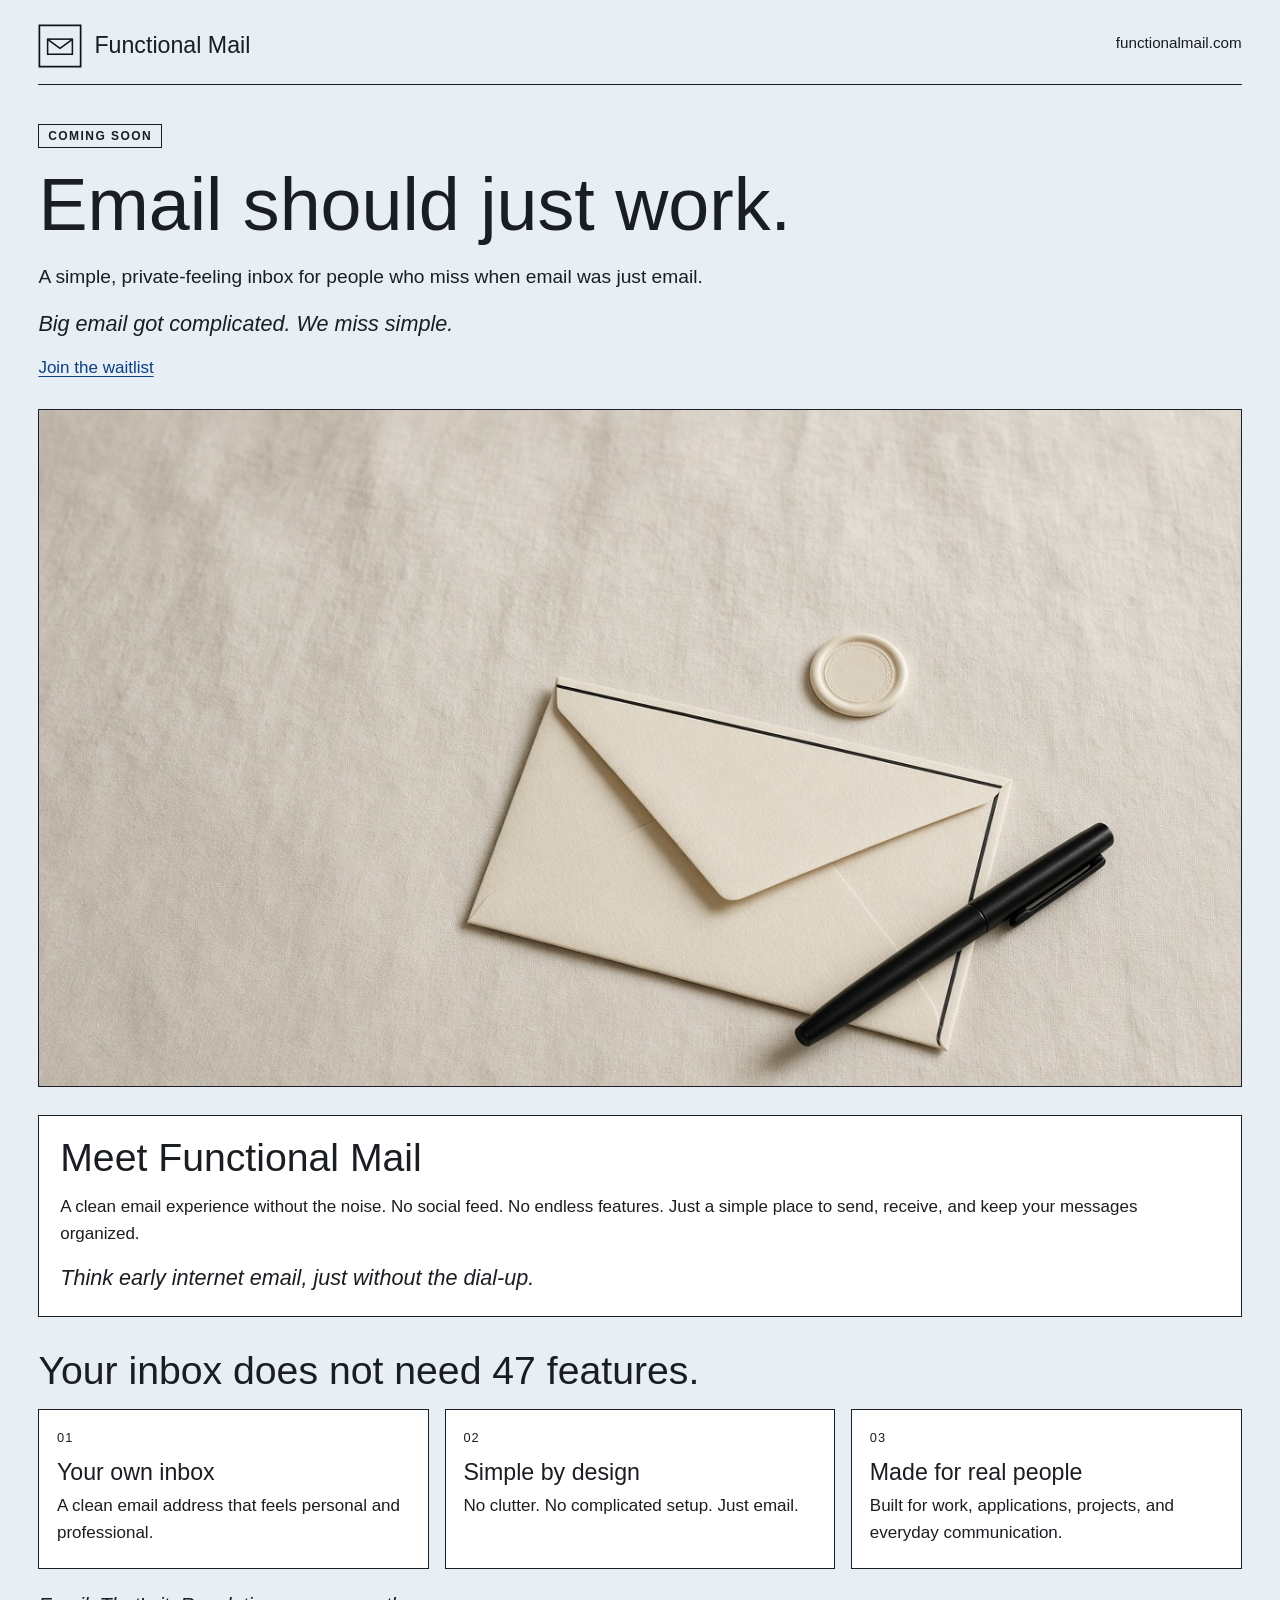
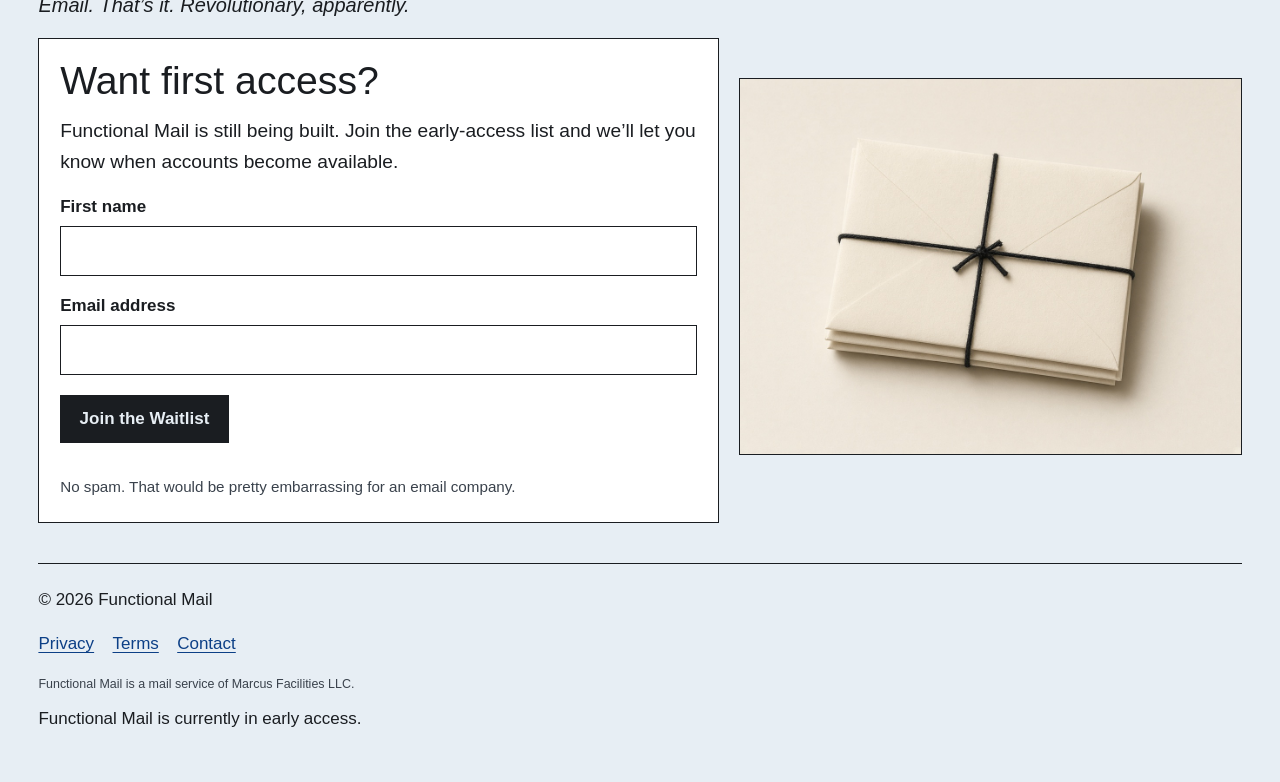
==== index.html @ c46eb961 "Add the Functional Mail landing page." ====
<!DOCTYPE html>
<html lang="en">
<head>
  <meta charset="utf-8">
  <meta name="viewport" content="width=device-width, initial-scale=1">
  <title>Functional Mail | Simple Email, Coming Soon</title>
  <meta name="description" content="Functional Mail is a simple email service built for people who want a clean, straightforward inbox. Join the waitlist for early access.">
  <meta name="color-scheme" content="light">
  <meta name="theme-color" content="#e7eef4">
  <link rel="canonical" href="https://functionalmail.com/">
  <link rel="icon" href="images/logo.svg" type="image/svg+xml">
  <link rel="stylesheet" href="styles.css">
  <meta property="og:title" content="Functional Mail | Simple Email, Coming Soon">
  <meta property="og:description" content="Functional Mail is a simple email service built for people who want a clean, straightforward inbox. Join the waitlist for early access.">
  <meta property="og:type" content="website">
  <meta property="og:url" content="https://functionalmail.com/">
  <meta property="og:site_name" content="Functional Mail">
  <meta property="og:image" content="https://functionalmail.com/images/hero-desk.jpg">
  <meta property="og:image:width" content="1280">
  <meta property="og:image:height" content="720">
  <meta property="og:image:alt" content="A cream envelope and a black pen on a linen desk.">
  <meta name="twitter:card" content="summary_large_image">
  <meta name="twitter:title" content="Functional Mail | Simple Email, Coming Soon">
  <meta name="twitter:description" content="Functional Mail is a simple email service built for people who want a clean, straightforward inbox. Join the waitlist for early access.">
  <meta name="twitter:image" content="https://functionalmail.com/images/hero-desk.jpg">
  <script type="application/ld+json">
  {
    "@context": "https://schema.org",
    "@type": "Organization",
    "name": "Functional Mail",
    "url": "https://functionalmail.com/",
    "email": "admin@functionalmail.com",
    "description": "Functional Mail is a simple email service built for people who want a clean, straightforward inbox. Join the waitlist for early access."
  }
  </script>
</head>
<body>
  <a class="skip-link" href="#content">Skip to content</a>
  <div class="page">
    <header class="letterhead">
      <a class="brand" href="index.html">
        <img src="images/logo.svg" width="64" height="64" alt="">
        <span>Functional Mail</span>
      </a>
      <div class="letterhead-side">
        <p class="domain">functionalmail.com</p>
      </div>
    </header>

    <main id="content">
      <section class="hero">
        <p class="badge">Coming soon</p>
        <h1>Email should just work.</h1>
        <p class="lede">A simple, private-feeling inbox for people who miss when email was just email.</p>
        <p class="quip">Big email got complicated. We miss simple.</p>
        <p><a href="#waitlist">Join the waitlist</a></p>
      </section>

      <figure class="photo">
        <img
          src="images/hero-desk.jpg"
          width="1280"
          height="720"
          alt="A cream envelope and a black pen on a linen desk."
          fetchpriority="high">
      </figure>

      <section class="callout" aria-labelledby="meet-title">
        <h2 id="meet-title">Meet Functional Mail</h2>
        <p>A clean email experience without the noise. No social feed. No endless features. Just a simple place to send, receive, and keep your messages organized.</p>
        <p class="quip">Think early internet email, just without the dial-up.</p>
      </section>

      <section aria-labelledby="features-title">
        <h2 id="features-title" class="section-intro">Your inbox does not need 47 features.</h2>
        <ul class="features">
          <li class="feature">
            <p class="feature-index" aria-hidden="true">01</p>
            <h3>Your own inbox</h3>
            <p>A clean email address that feels personal and professional.</p>
          </li>
          <li class="feature">
            <p class="feature-index" aria-hidden="true">02</p>
            <h3>Simple by design</h3>
            <p>No clutter. No complicated setup. Just email.</p>
          </li>
          <li class="feature">
            <p class="feature-index" aria-hidden="true">03</p>
            <h3>Made for real people</h3>
            <p>Built for work, applications, projects, and everyday communication.</p>
          </li>
        </ul>
        <p class="closer">Email. That’s it. Revolutionary, apparently.</p>
      </section>

      <div class="waitlist-layout">
        <section class="waitlist" id="waitlist" aria-labelledby="waitlist-title">
          <h2 id="waitlist-title">Want first access?</h2>
          <p class="lede">Functional Mail is still being built. Join the early-access list and we’ll let you know when accounts become available.</p>
          <!-- Waitlist: paste your Google Form link at the top of script.js -->
          <form id="waitlist-form" action="#" method="post" novalidate>
            <div class="field">
              <label for="first-name">First name</label>
              <input id="first-name" name="first-name" type="text" autocomplete="given-name" maxlength="80" required aria-describedby="first-name-error">
              <p id="first-name-error" class="field-error" hidden></p>
            </div>
            <div class="field">
              <label for="email">Email address</label>
              <input id="email" name="email" type="email" autocomplete="email" inputmode="email" maxlength="254" required spellcheck="false" aria-describedby="email-error">
              <p id="email-error" class="field-error" hidden></p>
            </div>
            <button type="submit">Join the Waitlist</button>
            <p id="form-status" class="form-status" role="status" aria-atomic="true"></p>
          </form>
          <noscript>
            <p>If the form can’t send, email <a href="mailto:admin@functionalmail.com">admin@functionalmail.com</a> with your first name and we’ll add you.</p>
          </noscript>
          <p class="fine-print">No spam. That would be pretty embarrassing for an email company.</p>
        </section>

        <figure class="photo">
          <img
            src="images/inbox-still.jpg"
            width="1152"
            height="864"
            alt="Three cream envelopes tied with a thin black string."
            loading="lazy">
        </figure>
      </div>
    </main>

    <footer class="site-footer">
      <p>© 2026 Functional Mail</p>
      <nav aria-label="Footer">
        <ul>
          <li><a href="privacy.html">Privacy</a></li>
          <li><a href="terms.html">Terms</a></li>
          <li><a href="mailto:admin@functionalmail.com">Contact<span class="visually-hidden"> by email</span></a></li>
        </ul>
      </nav>
      <p class="legal-note">Functional Mail is a mail service of Marcus Facilities LLC.</p>
      <p>Functional Mail is currently in early access.</p>
    </footer>
  </div>
  <script src="script.js"></script>
</body>
</html>
---- styles.css ----
:root {
  --cream: #e7eef4;
  --paper: #ffffff;
  --ink: #1a1d21;
  --link: #0c3f86;
  --muted: #3a424c;
  --error: #6e1212;
  --serif: "Trebuchet MS", "Segoe UI", sans-serif;
  --sans: Verdana, Geneva, Tahoma, sans-serif;
  --measure: none;
}

*,
*::before,
*::after {
  box-sizing: border-box;
}

html {
  -webkit-text-size-adjust: 100%;
  scroll-behavior: smooth;
}

body {
  margin: 0;
  background: var(--cream);
  color: var(--ink);
  font-family: var(--sans);
  font-size: 1.0625rem;
  line-height: 1.6;
}

img {
  max-width: 100%;
  height: auto;
  border: 0;
}

a {
  color: var(--link);
  text-decoration-thickness: 1px;
  text-underline-offset: 0.18em;
}

a:hover {
  text-decoration-thickness: 2px;
}

:focus {
  outline: none;
}

:focus-visible {
  outline: 3px solid var(--ink);
  outline-offset: 3px;
}

.skip-link {
  position: absolute;
  left: 1rem;
  top: 0;
  transform: translateY(-150%);
  background: var(--ink);
  color: var(--cream);
  padding: 0.65rem 1rem;
  z-index: 10;
  text-decoration: none;
}

.skip-link:focus {
  transform: none;
}

.visually-hidden {
  position: absolute;
  width: 1px;
  height: 1px;
  padding: 0;
  margin: -1px;
  overflow: hidden;
  clip: rect(0, 0, 0, 0);
  white-space: nowrap;
  border: 0;
}

.page {
  width: 100%;
  margin: 0;
  padding: 1.5rem clamp(1.25rem, 3vw, 2.75rem) 0;
}

.letterhead {
  display: flex;
  justify-content: space-between;
  align-items: flex-start;
  gap: 1rem;
  padding-bottom: 1rem;
  margin-bottom: 2.25rem;
  border-bottom: 1px solid var(--ink);
}

.brand {
  display: flex;
  align-items: center;
  gap: 0.75rem;
  color: var(--ink);
  text-decoration: none;
  font-family: var(--serif);
  font-size: 1.45rem;
  line-height: 1.1;
}

.brand img {
  width: 44px;
  height: 44px;
  flex: 0 0 auto;
}

.letterhead-side {
  padding-top: 0.45rem;
  text-align: right;
}

.letterhead-side .domain {
  margin: 0;
  font-size: 0.95rem;
}

.legal-note {
  color: var(--muted);
  font-size: 0.78rem;
  line-height: 1.4;
}

.badge {
  display: inline-block;
  margin: 0 0 1rem;
  padding: 0.28rem 0.55rem 0.22rem;
  border: 1px solid var(--ink);
  font-family: var(--sans);
  font-size: 0.75rem;
  font-weight: 600;
  letter-spacing: 0.12em;
  line-height: 1.2;
  text-transform: uppercase;
}

h1,
h2,
h3 {
  font-family: var(--serif);
  font-weight: 400;
  line-height: 1.12;
}

h1 {
  margin: 0 0 1rem;
  font-size: clamp(2.6rem, 6vw, 4.6rem);
}

h2 {
  margin: 0 0 0.8rem;
  font-size: clamp(1.85rem, 4vw, 2.45rem);
}

h3 {
  margin: 0 0 0.45rem;
  font-size: 1.45rem;
}

p {
  margin: 0 0 1rem;
}

.lede {
  font-size: 1.2rem;
  color: var(--ink);
}

.quip {
  margin: 0 0 1rem;
  font-family: var(--serif);
  font-style: italic;
  font-size: 1.35rem;
  line-height: 1.35;
}

.hero {
  margin-bottom: 1.75rem;
}

.photo {
  margin: 0 0 1.75rem;
}

.photo img {
  display: block;
  width: 100%;
  border: 1px solid var(--ink);
  background: var(--paper);
}

.callout,
.feature,
.waitlist,
.prose,
.success {
  border: 1px solid var(--ink);
  background: var(--paper);
}

.callout,
.waitlist,
.prose {
  max-width: 100%;
  padding: 1.25rem 1.3rem 0.4rem;
  margin-bottom: 2rem;
}

.callout .quip,
.closer {
  margin-bottom: 1.1rem;
}

.features {
  list-style: none;
  margin: 0 0 1.25rem;
  padding: 0;
  display: grid;
  grid-template-columns: 1fr;
  gap: 1rem;
}

.feature {
  margin: 0;
  padding: 1.1rem 1.1rem 0.35rem;
}

.feature-index {
  margin: 0 0 0.65rem;
  font-size: 0.8rem;
  letter-spacing: 0.08em;
}

.section-intro {
  margin-bottom: 1rem;
}

.closer {
  font-family: var(--serif);
  font-style: italic;
  font-size: 1.25rem;
}

.waitlist-layout {
  display: grid;
  gap: 1.25rem;
  margin-bottom: 2.5rem;
}

.waitlist {
  margin-bottom: 0;
}

.waitlist .lede,
.field,
.fine-print {
  max-width: none;
}

.field {
  margin-bottom: 1rem;
}

label {
  display: block;
  margin-bottom: 0.35rem;
  font-weight: 600;
}

input {
  width: 100%;
  min-height: 48px;
  padding: 0.65rem 0.75rem;
  border: 1px solid var(--ink);
  border-radius: 0;
  background: #fff;
  color: var(--ink);
  font: inherit;
}

input[aria-invalid="true"] {
  border-width: 2px;
}

.field-error {
  margin: 0.4rem 0 0;
  color: var(--error);
  font-size: 0.98rem;
}

.form-status {
  margin: 0.35rem 0 1rem;
}

button,
.button {
  display: inline-block;
  min-height: 48px;
  margin: 0.25rem 0 1rem;
  padding: 0.7rem 1.15rem;
  border: 1px solid var(--ink);
  background: var(--ink);
  color: var(--cream);
  font: inherit;
  font-weight: 600;
  line-height: 1.2;
  text-align: center;
  text-decoration: none;
  cursor: pointer;
}

button:hover,
.button:hover,
button:focus-visible,
.button:focus-visible {
  background: var(--cream);
  color: var(--ink);
}

button:disabled {
  cursor: wait;
}

.fine-print,
.muted {
  color: var(--muted);
  font-size: 0.95rem;
}

.success {
  padding: 1rem 1.1rem;
  margin: 0 0 1rem;
  font-family: var(--serif);
  font-size: 1.45rem;
  line-height: 1.3;
}

.site-footer {
  border-top: 1px solid var(--ink);
  padding: 1.4rem 0 2.4rem;
}

.site-footer p {
  margin-bottom: 0.7rem;
}

.site-footer ul {
  display: flex;
  flex-wrap: wrap;
  gap: 0.35rem 1.15rem;
  list-style: none;
  margin: 0 0 0.85rem;
  padding: 0;
}

.site-footer a {
  display: inline-block;
  padding: 0.35rem 0;
}

.prose h2 {
  margin-top: 1.6rem;
  font-size: 1.7rem;
}

.prose ul {
  margin: 0 0 1rem;
  padding-left: 1.2rem;
}

.prose li {
  margin-bottom: 0.35rem;
}

.prose li::marker {
  color: var(--ink);
}

@media (min-width: 720px) {
  .features {
    grid-template-columns: repeat(3, 1fr);
  }

  .waitlist-layout {
    grid-template-columns: 1.15fr 0.85fr;
    align-items: center;
  }
}

@media (max-width: 560px) {
  .page {
    padding-inline: 1rem;
  }

  .letterhead {
    flex-direction: column;
  }

  .letterhead-side {
    padding-top: 0;
    text-align: left;
  }

  button,
  .button {
    width: 100%;
  }

  .brand {
    font-size: 1.3rem;
  }
}

@media (prefers-reduced-motion: reduce) {
  html {
    scroll-behavior: auto;
  }
}

@media (forced-colors: active) {
  .badge,
  .callout,
  .feature,
  .waitlist,
  .prose,
  .success,
  .photo img,
  button,
  .button,
  input {
    border: 1px solid ButtonText;
  }

  button,
  .button {
    background: ButtonText;
    color: ButtonFace;
  }
}

::selection {
  background: var(--ink);
  color: var(--cream);
}
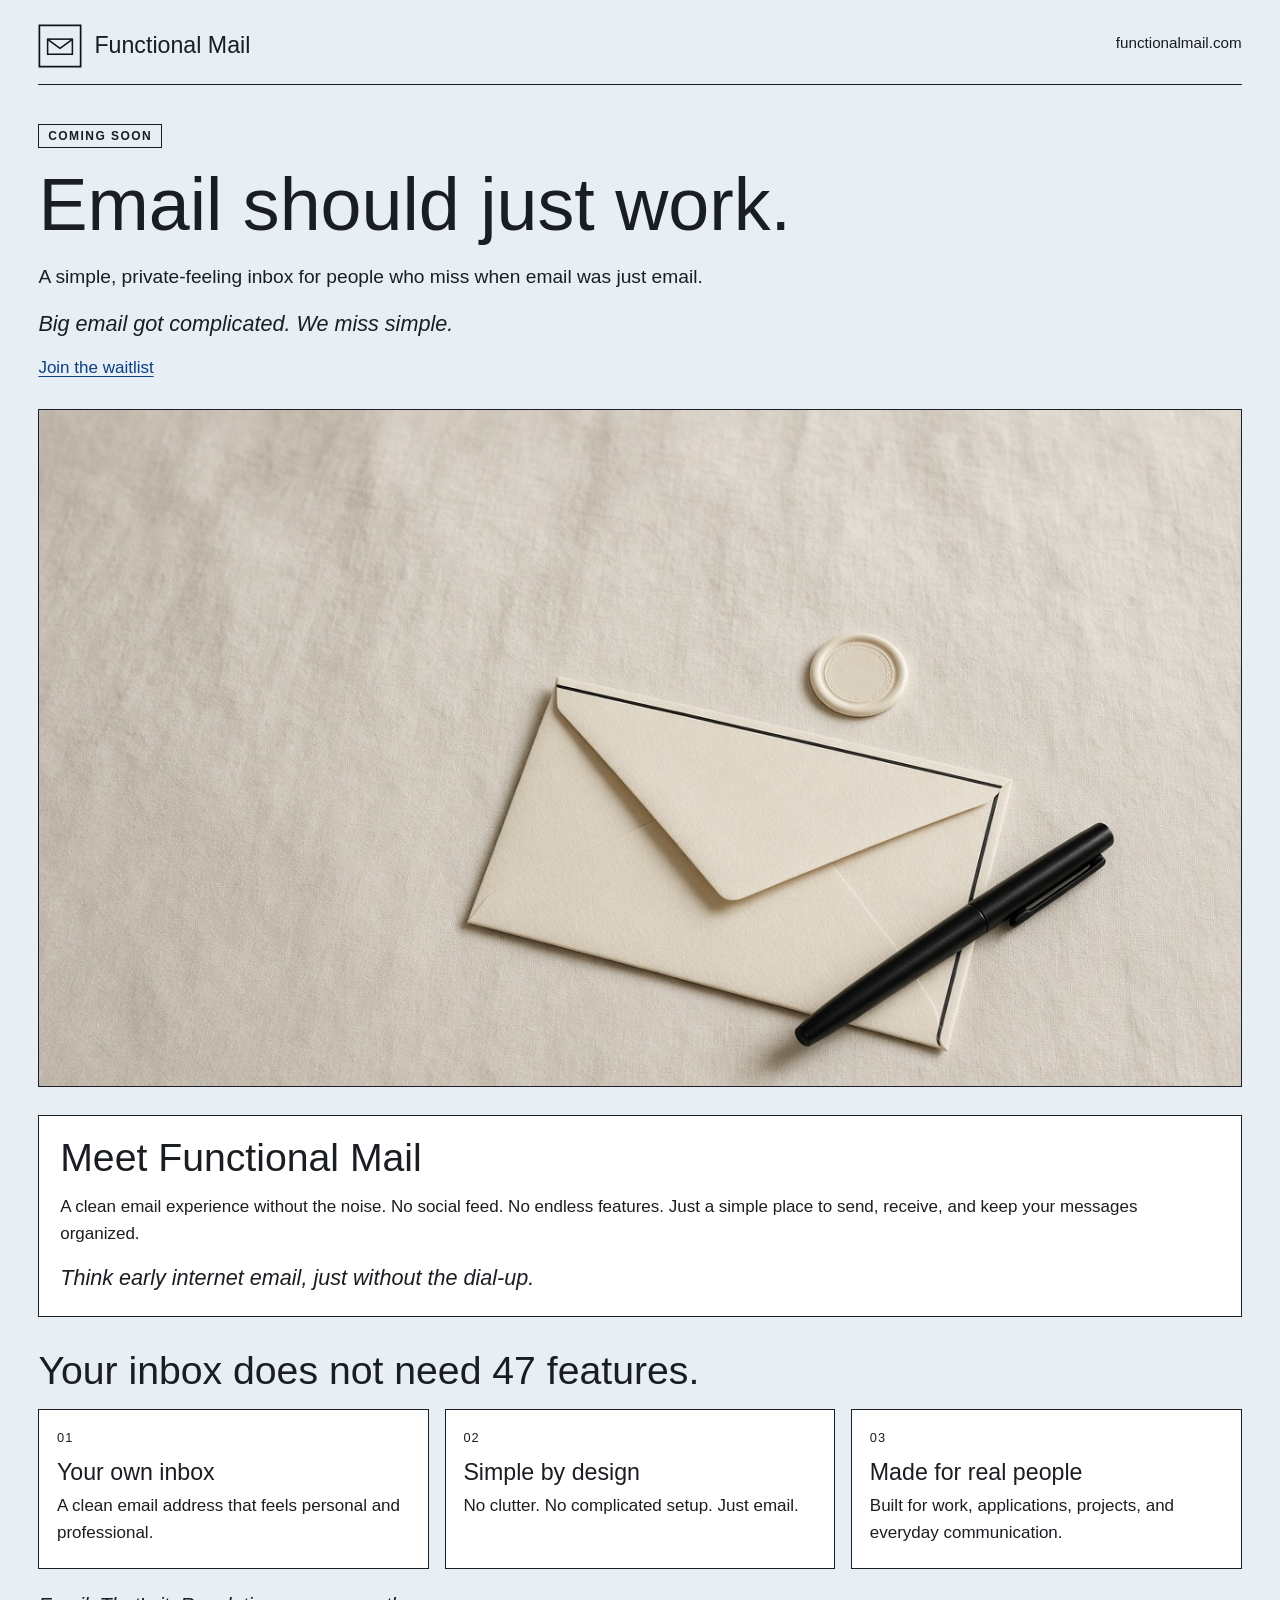
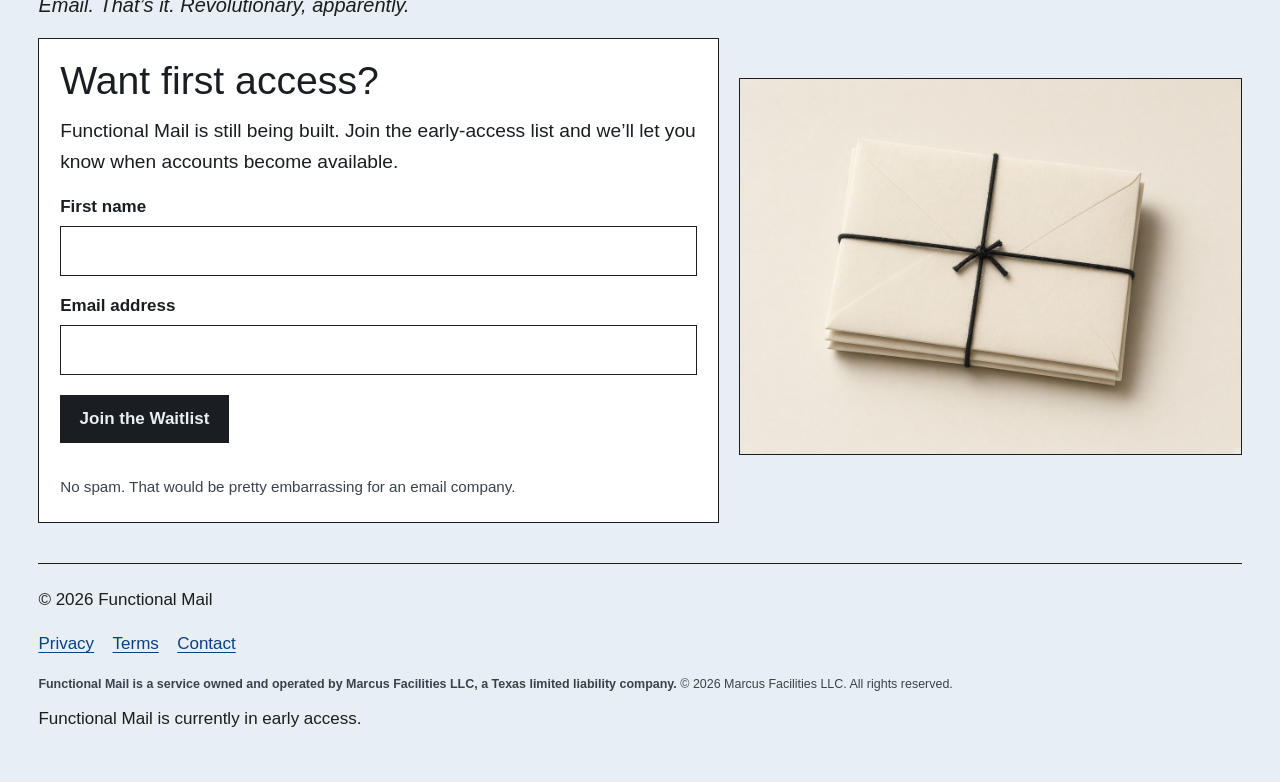
==== commit 2eac69ed: "Name Marcus Facilities LLC as the operator in the footer. Co-authored-by: Cursor <cursoragent@cursor" ====
--- a/index.html
+++ b/index.html
@@ -138,7 +138,7 @@
           <li><a href="mailto:admin@functionalmail.com">Contact<span class="visually-hidden"> by email</span></a></li>
         </ul>
       </nav>
-      <p class="legal-note">Functional Mail is a mail service of Marcus Facilities LLC.</p>
+      <p class="legal-note"><strong>Functional Mail is a service owned and operated by Marcus Facilities LLC, a Texas limited liability company.</strong> © 2026 Marcus Facilities LLC. All rights reserved.</p>
       <p>Functional Mail is currently in early access.</p>
     </footer>
   </div>
